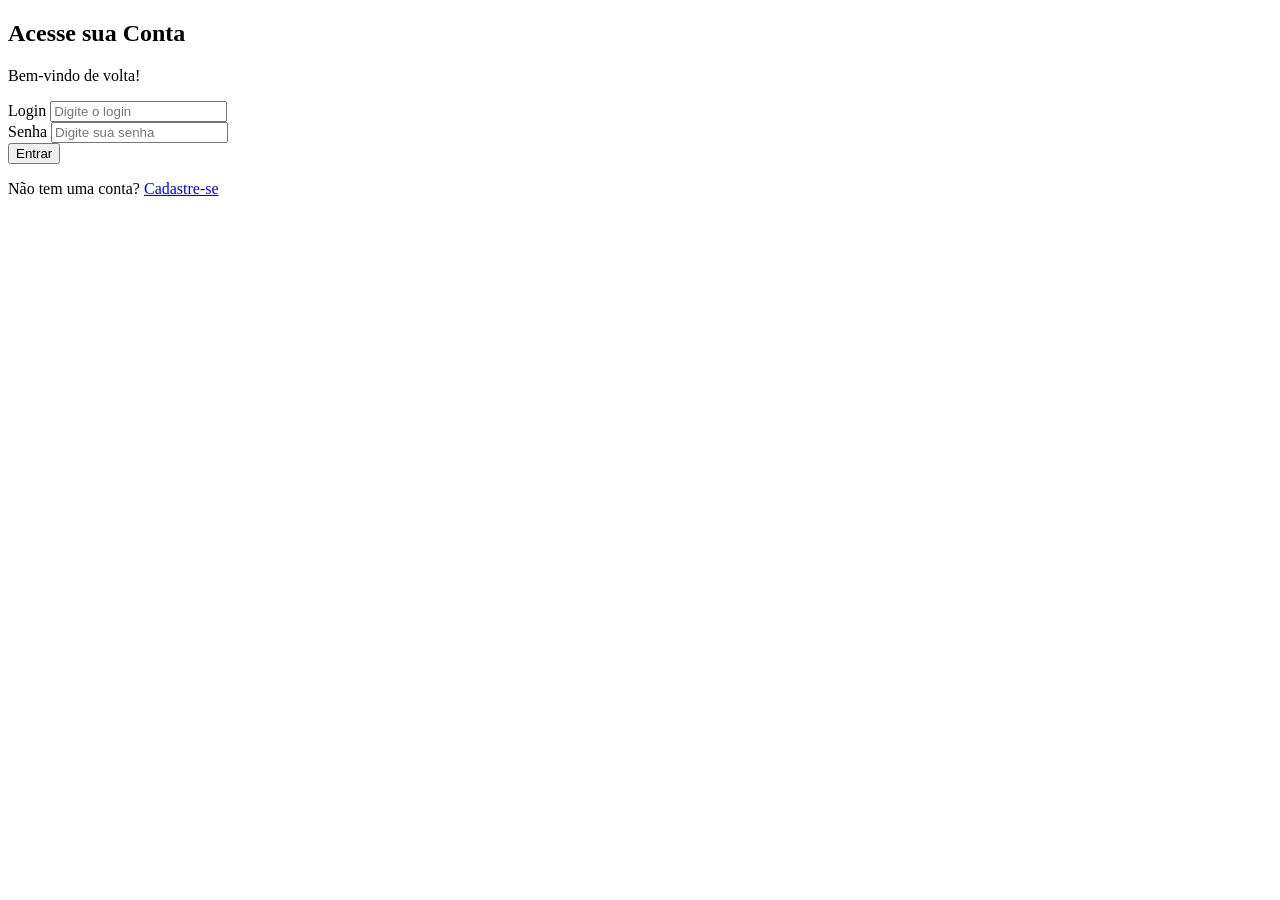
==== Hardwareshop/Main/frontend/login.html @ 4cfe56aa "Add login and registration forms in login.html" ====
<!DOCTYPE html>
<html lang="pt-br">

<head>
    <meta charset="UTF-8">
    <meta name="viewport" content="width=device-width, initial-scale=1.0">
    <title>Acesso - Minha Loja</title>
    <link rel="stylesheet" href="css/style.css">
    <style>
        .hidden {
            display: none;
        }
    </style>
</head>

<body class="body-login">

<div class="login-container">

    <!-- FORMULÁRIO DE LOGIN -->
    <form class="login-form" id="form-login">
        <h2>Acesse sua Conta</h2>
        <p>Bem-vindo de volta!</p>

        <div class="input-group">
            <label for="login-usuario">Login</label>
            <input type="text" id="login-usuario" name="Login" placeholder="Digite o login" required>
        </div>

        <div class="input-group">
            <label for="login-senha">Senha</label>
            <input type="password" id="login-senha" name="senha" placeholder="Digite sua senha" required>
        </div>

        <button type="submit" class="btn-acessar">Entrar</button>

        <div class="login-footer">
            <p>Não tem uma conta? <a href="#" onclick="toggleForm()">Cadastre-se</a></p>
        </div>
    </form>

    <!-- FORMULÁRIO DE CADASTRO -->
    <form class="login-form hidden" id="form-cadastro">
        <h2>Crie sua Conta</h2>
        <p>Preencha os dados abaixo.</p>

        <div class="input-group">
            <label for="cad-nome">Login do usuario</label>
            <input type="text" id="cad-nome" name="nome" placeholder="Cadastre seu login" required>
        </div>

        <div class="input-group">
            <label for="cad-senha">Senha</label>
            <input type="password" id="cad-senha" name="senha" placeholder="Crie uma senha" required>
        </div>

        <button type="submit" class="btn-acessar">Cadastrar</button>

        <div class="login-footer">
            <p>Já tem uma conta? <a href="#" onclick="toggleForm()">Faça Login</a></p>
        </div>
    </form>
</div>

<!-- FORMULÁRIO DE CADASTRO -->
<form class="login-form hidden" id="form-cadastro">
    <h2>Crie sua Conta</h2>
    <p>Preencha os campos abaixo para se cadastrar.</p>

    <div class="input-group">
        <label for="nome-cad">Nome Completo</label>
        <input type="text" id="nome-cad" name="nome" placeholder="Seu nome" required>
    </div>

    <div class="input-group">
        <label for="email-cad">E-mail</label>
        <input type="email" id="email-cad" name="email" placeholder="exemplo@email.com" required>
    </div>

    <div class="input-group">
        <label for="senha-cad">Senha</label>
        <input type="password" id="senha-cad" name="senha" placeholder="Crie uma senha" required>
    </div>

    <button type="submit" class="btn-acessar">Cadastrar</button>

    <div class="login-footer">
        <hr style="margin: 15px 0; border: 0; border-top: 1px solid #eee;">
        <p>Já tem uma conta? <a href="#" onclick="toggleForm()">Faça Login</a></p>
        <a href="index.html" style="font-weight: bold; color: #7f8c8d;">← Voltar para a Loja</a>
    </div>
</form>

</div>

<script>
    function toggleForm() {
        const loginForm = document.getElementById('form-login');
        const cadastroForm = document.getElementById('form-cadastro');

        // Inverte a classe 'hidden' entre os dois
        loginForm.classList.toggle('hidden');
        cadastroForm.classList.toggle('hidden');
    }
</script>
<!-- ... seus formulários acima ... -->

<script src="js/seu-arquivo-de-integracao.js"></script>
</body>

</html>

</body>

</html>
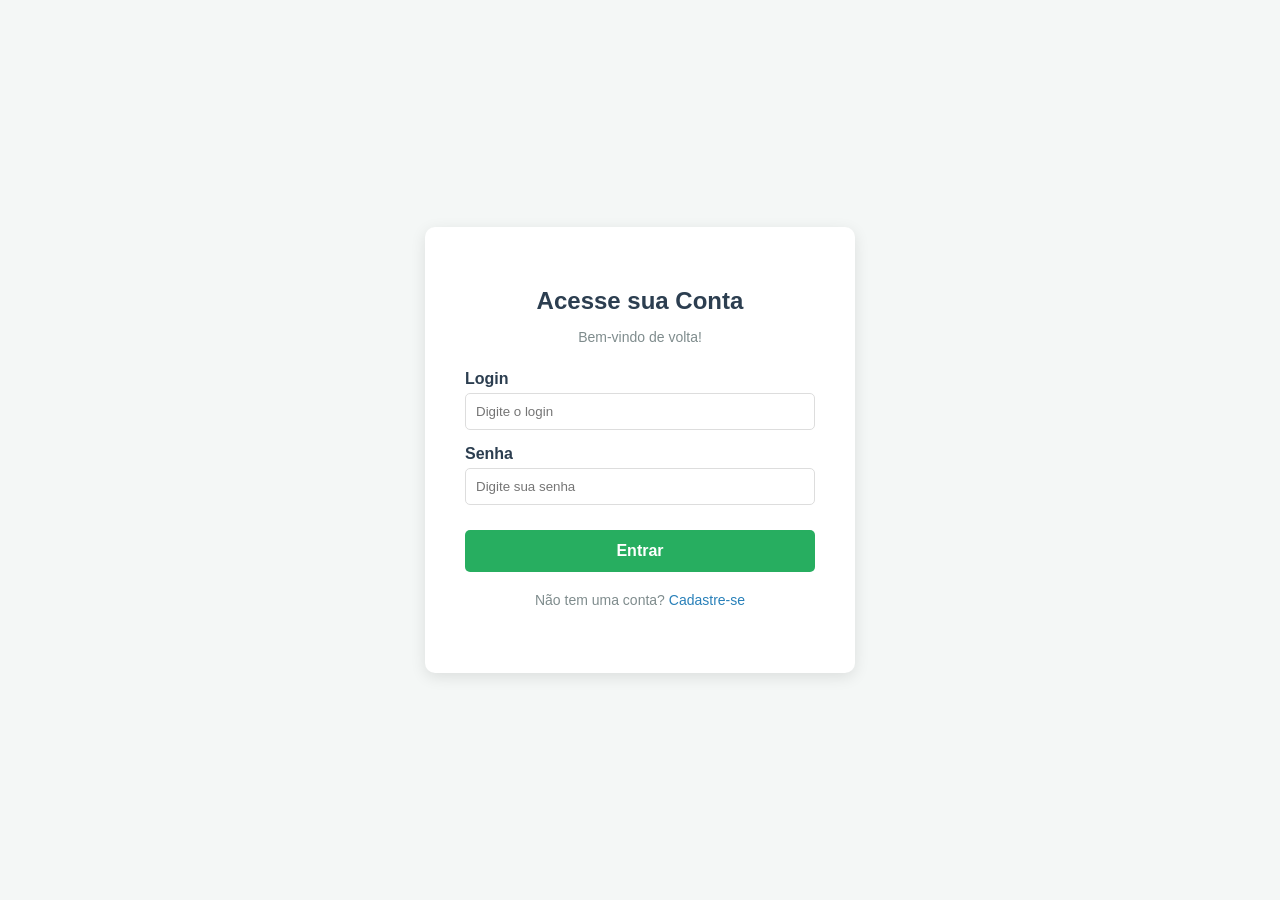
==== commit 0f3d17e1: "spring boot adicionado + correções no frontend" ====
--- a/Hardwareshop/Main/frontend/login.html
+++ b/Hardwareshop/Main/frontend/login.html
@@ -5,7 +5,7 @@
     <meta charset="UTF-8">
     <meta name="viewport" content="width=device-width, initial-scale=1.0">
     <title>Acesso - Minha Loja</title>
-    <link rel="stylesheet" href="css/style.css">
+    <link rel="stylesheet" href="style.css">
     <style>
         .hidden {
             display: none;
--- a/Hardwareshop/Main/frontend/style.css
+++ b/Hardwareshop/Main/frontend/style.css
@@ -0,0 +1,207 @@
+.navbar {
+    display: flex;
+    justify-content: space-between;
+    align-items: center;
+    padding: 15px 50px;
+    background-color: #2c3e50;
+    color: white;
+    font-family: sans-serif;
+}
+
+.logo {
+    font-size: 24px;
+    font-weight: bold;
+    letter-spacing: 1px;
+}
+
+.nav-links {
+    list-style: none;
+    display: flex;
+    gap: 25px;
+    margin: 0;
+    padding: 0;
+}
+
+.nav-links a {
+    color: white;
+    text-decoration: none;
+    font-size: 16px;
+    transition: color 0.3s;
+}
+
+.nav-links a:hover {
+    color: #3498db;
+}
+
+body {
+    margin: 0;
+    padding-top: 0;
+}
+
+.vitrine {
+    display: flex;
+    gap: 20px;
+    flex-wrap: wrap;
+    justify-content: center;
+    font-family: sans-serif;
+    padding: 20px;
+}
+
+.produto-card {
+    border: 1px solid #ddd;
+    border-radius: 8px;
+    padding: 15px;
+    width: 220px;
+    text-align: center;
+    box-shadow: 2px 2px 10px rgba(0, 0, 0, 0.1);
+    background-color: white;
+    display: flex;
+    flex-direction: column;
+    justify-content: space-between;
+}
+
+.produto-card img {
+    max-width: 100%;
+    height: 150px;
+    object-fit: contain;
+    border-radius: 4px;
+}
+
+.preco {
+    color: #27ae32;
+    font-weight: bold;
+    font-size: 1.2em;
+    margin: 10px 0;
+}
+
+.btn-comprar {
+    background-color: #2980b9;
+    color: white;
+    border: none;
+    padding: 10px 15px;
+    border-radius: 5px;
+    cursor: pointer;
+    width: 100%;
+    transition: background 0.3s;
+}
+
+.btn-comprar:hover {
+    background-color: #3498db;
+}
+
+/* página de Login */
+.body-login {
+    background-color: #f4f7f6;
+    display: flex;
+    justify-content: center;
+    align-items: center;
+    height: 100vh;
+    margin: 0;
+    font-family: sans-serif;
+}
+
+.login-container {
+    background-color: white;
+    padding: 40px;
+    border-radius: 10px;
+    box-shadow: 0 4px 15px rgba(0, 0, 0, 0.1);
+    width: 100%;
+    max-width: 350px;
+}
+
+.login-form h2 {
+    margin-bottom: 5px;
+    color: #2c3e50;
+    text-align: center;
+}
+
+.login-form p {
+    text-align: center;
+    color: #7f8c8d;
+    font-size: 14px;
+    margin-bottom: 25px;
+}
+
+.input-group {
+    margin-bottom: 15px;
+    text-align: left;
+}
+
+.input-group label {
+    display: block;
+    margin-bottom: 5px;
+    color: #2c3e50;
+    font-weight: bold;
+}
+
+.input-group input {
+    width: 100%;
+    padding: 10px;
+    border: 1px solid #ddd;
+    border-radius: 5px;
+    box-sizing: border-box;
+}
+
+.btn-acessar {
+    background-color: #27ae60;
+    color: white;
+    border: none;
+    padding: 12px;
+    width: 100%;
+    border-radius: 5px;
+    cursor: pointer;
+    font-size: 16px;
+    font-weight: bold;
+    margin-top: 10px;
+}
+
+.btn-acessar:hover {
+    background-color: #219150;
+}
+
+.login-footer {
+    margin-top: 20px;
+    text-align: center;
+    font-size: 13px;
+}
+
+.login-footer a {
+    color: #2980b9;
+    text-decoration: none;
+}
+
+.search-box {
+    display: flex;
+    flex: 1;
+    max-width: 400px;
+    margin: 0 20px;
+}
+
+.search-box input {
+    width: 100%;
+    padding: 8px 15px;
+    border: none;
+    border-radius: 5px 0 0 5px;
+    outline: none;
+    font-size: 14px;
+}
+
+.search-box button {
+    padding: 8px 12px;
+    background-color: #3498db;
+    border: none;
+    color: white;
+    cursor: pointer;
+    border-radius: 0 5px 5px 0;
+    transition: background 0.3s;
+}
+
+.search-box button:hover {
+    background-color: #2980b9;
+}
+
+@media (max-width: 600px) {
+    .search-box {
+        display: none;
+    }
+}
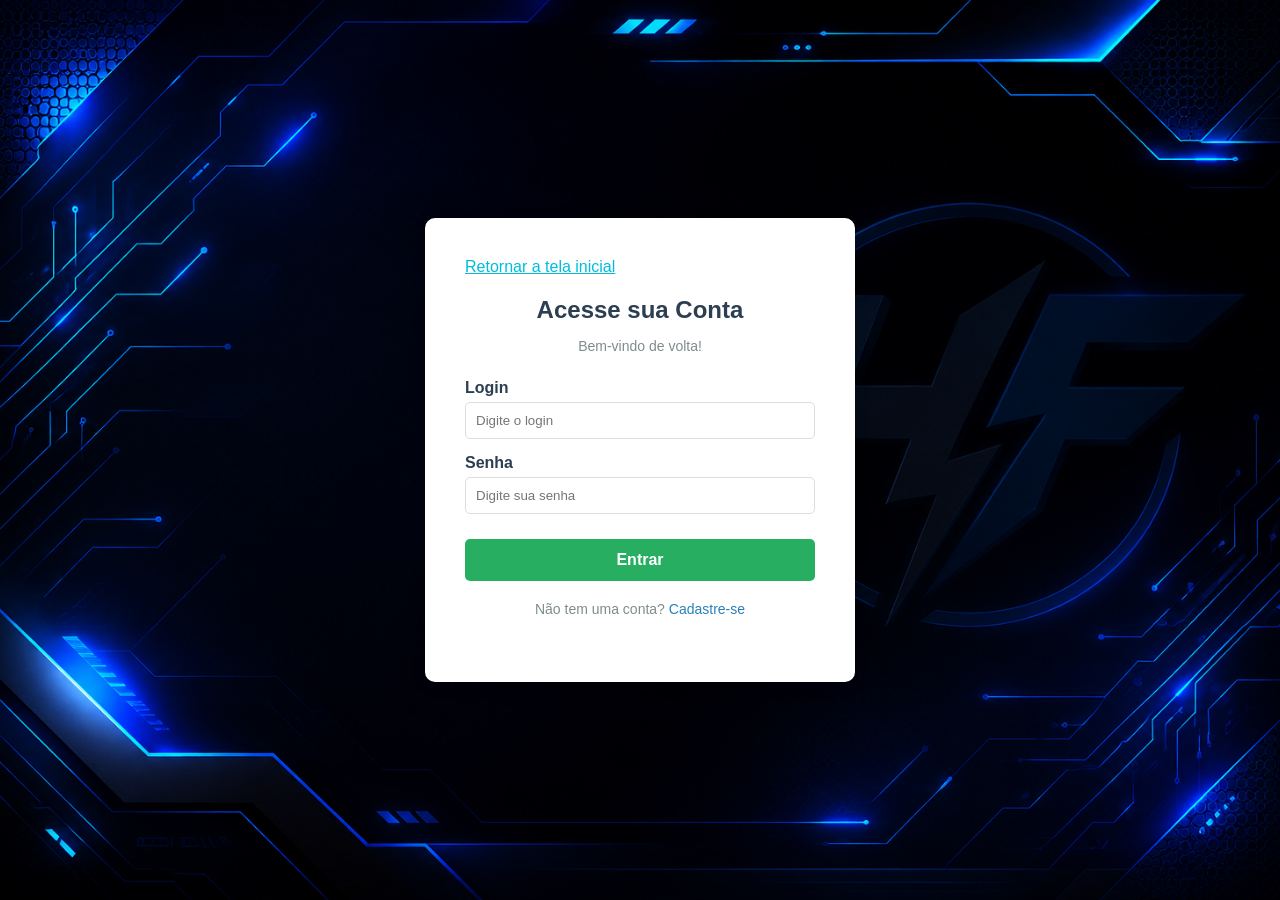
==== commit d5be3cb5: "ajustes no CSS" ====
--- a/Hardwareshop/Main/frontend/login.html
+++ b/Hardwareshop/Main/frontend/login.html
@@ -19,8 +19,10 @@
 
     <!-- FORMULÁRIO DE LOGIN -->
     <form class="login-form" id="form-login">
+        <a class="botao-retornar" href="index.html">Retornar a tela inicial</a>
         <h2>Acesse sua Conta</h2>
         <p>Bem-vindo de volta!</p>
+
 
         <div class="input-group">
             <label for="login-usuario">Login</label>
--- a/Hardwareshop/Main/frontend/style.css
+++ b/Hardwareshop/Main/frontend/style.css
@@ -1,14 +1,24 @@
+body {
+    background-image: url("imagens/fundo_HF.png");
+    background-size: cover;
+    background-position: center;
+    background-repeat: no-repeat;
+    background-attachment: fixed;
+}
+
 .navbar {
     display: flex;
     justify-content: space-between;
     align-items: center;
-    padding: 15px 50px;
-    background-color: #2c3e50;
+    padding: 20px 50px;
+    background-color: rgb(0 0 0 / 0.62);
     color: white;
     font-family: sans-serif;
 }
 
 .logo {
+    height: 40px;
+    color: white;
     font-size: 24px;
     font-weight: bold;
     letter-spacing: 1px;
@@ -17,9 +27,11 @@
 .nav-links {
     list-style: none;
     display: flex;
+    align-items: center;
     gap: 25px;
     margin: 0;
     padding: 0;
+    margin-right: 200px;
 }
 
 .nav-links a {
@@ -54,10 +66,13 @@
     width: 220px;
     text-align: center;
     box-shadow: 2px 2px 10px rgba(0, 0, 0, 0.1);
-    background-color: white;
-    display: flex;
+    background-color: rgb(255 255 255);
     flex-direction: column;
     justify-content: space-between;
+}
+
+.estoque {
+    color: red;
 }
 
 .produto-card img {
@@ -90,6 +105,12 @@
 }
 
 /* página de Login */
+.botao-retornar{
+    margin-bottom: 5px;
+    color: #00bcdc;
+    text-align: center;
+    }
+
 .body-login {
     background-color: #f4f7f6;
     display: flex;
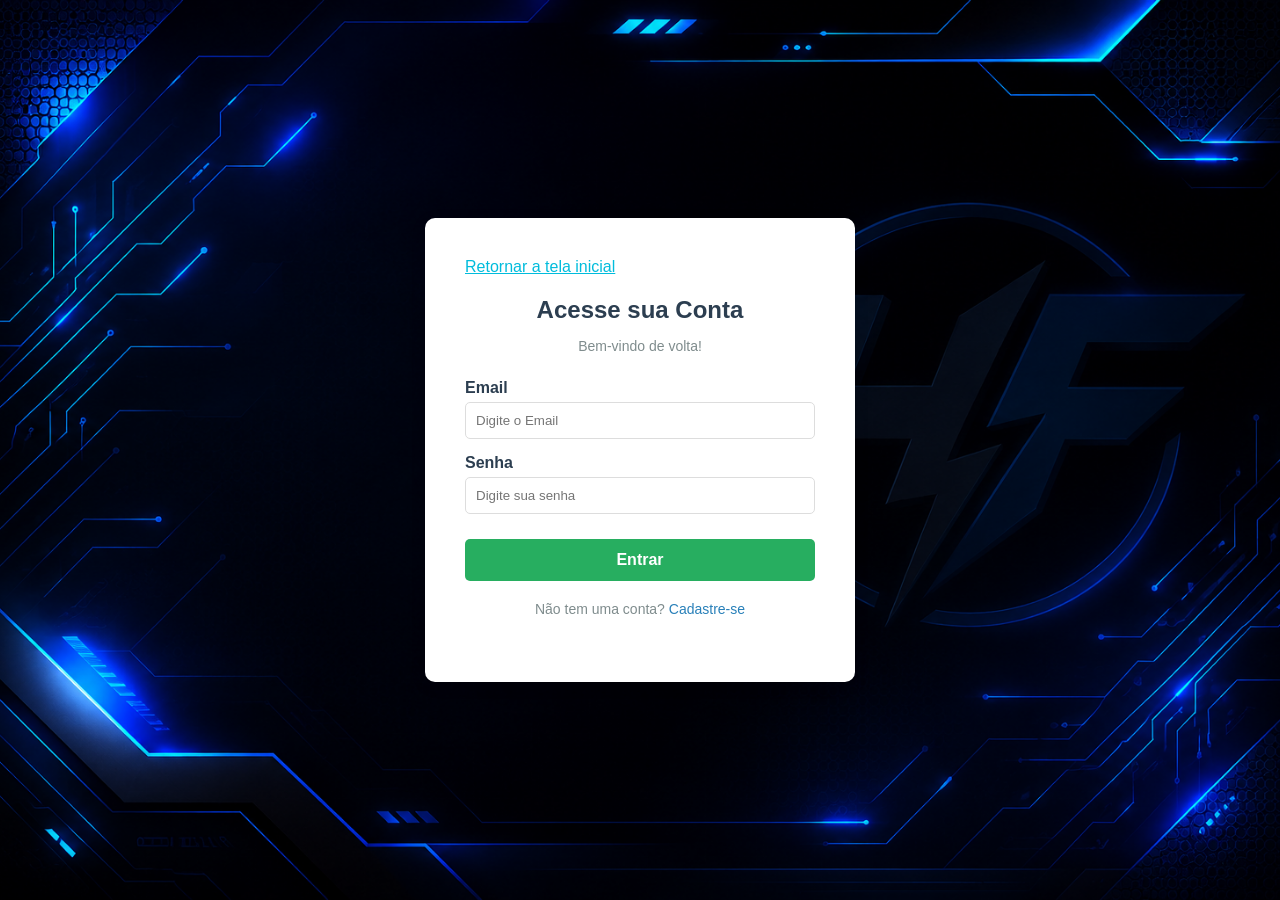
==== commit 560fea5f: "email no login e cadastro adicionado" ====
--- a/Hardwareshop/Main/frontend/login.html
+++ b/Hardwareshop/Main/frontend/login.html
@@ -25,8 +25,8 @@
 
 
         <div class="input-group">
-            <label for="login-usuario">Login</label>
-            <input type="text" id="login-usuario" name="Login" placeholder="Digite o login" required>
+            <label for="login-usuario">Email</label>
+            <input type="text" id="login-usuario" name="Login" placeholder="Digite o Email" required>
         </div>
 
         <div class="input-group">
@@ -47,8 +47,8 @@
         <p>Preencha os dados abaixo.</p>
 
         <div class="input-group">
-            <label for="cad-nome">Login do usuario</label>
-            <input type="text" id="cad-nome" name="nome" placeholder="Cadastre seu login" required>
+            <label for="cad-nome">Email do usuario</label>
+            <input type="text" id="cad-nome" name="nome" placeholder="Cadastre seu Email" required>
         </div>
 
         <div class="input-group">
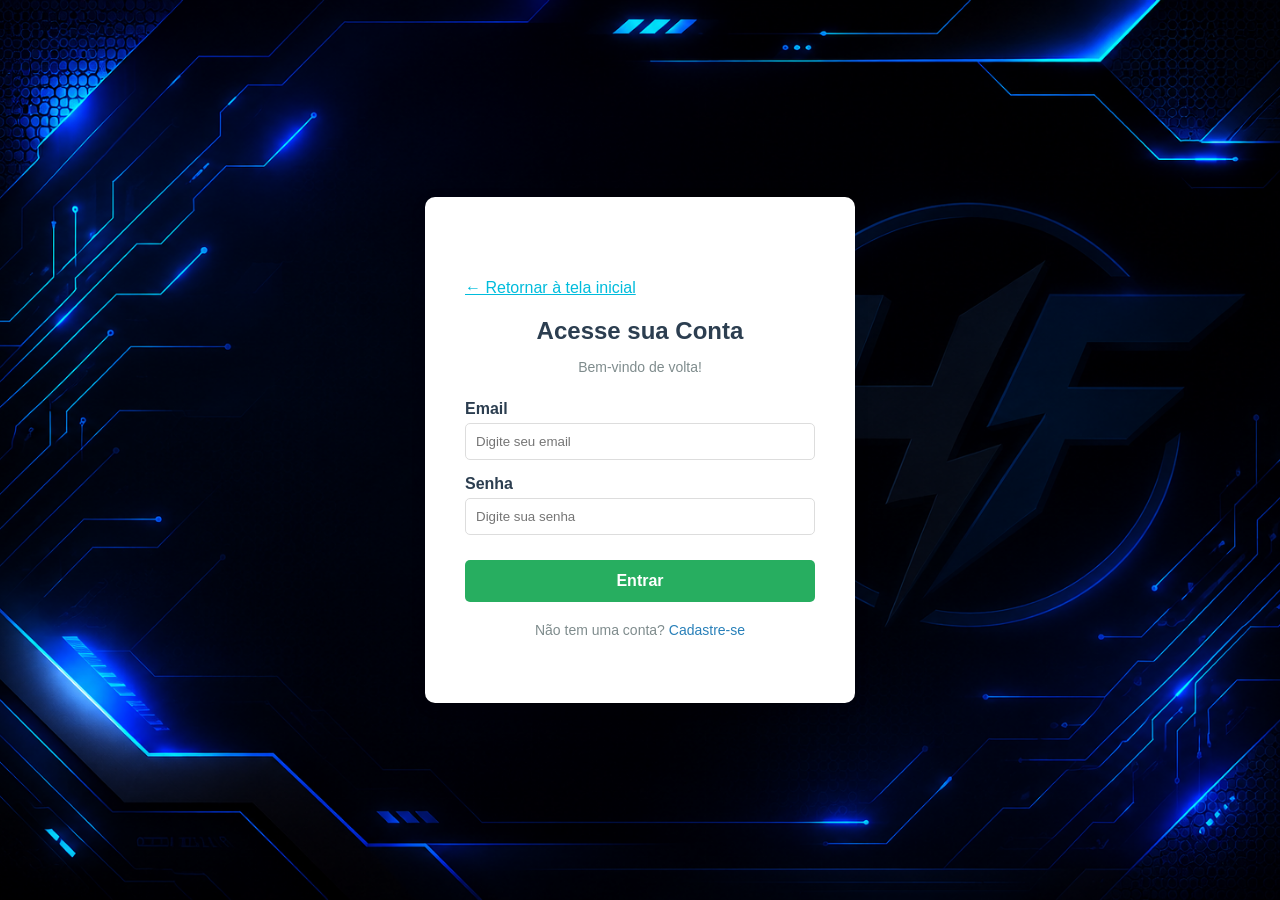
==== commit 185e674e: "TESTE" ====
--- a/Hardwareshop/Main/frontend/login.html
+++ b/Hardwareshop/Main/frontend/login.html
@@ -7,9 +7,7 @@
     <title>Acesso - Minha Loja</title>
     <link rel="stylesheet" href="style.css">
     <style>
-        .hidden {
-            display: none;
-        }
+        .hidden { display: none; }
     </style>
 </head>
 
@@ -17,24 +15,25 @@
 
 <div class="login-container">
 
+    <p id="mensagem-erro" class="mensagem-erro"></p>
+
     <!-- FORMULÁRIO DE LOGIN -->
-    <form class="login-form" id="form-login">
-        <a class="botao-retornar" href="index.html">Retornar a tela inicial</a>
+    <form class="login-form" id="form-login" onsubmit="fazerLogin(event)">
+        <a class="botao-retornar" href="index.html">← Retornar à tela inicial</a>
         <h2>Acesse sua Conta</h2>
         <p>Bem-vindo de volta!</p>
 
-
         <div class="input-group">
-            <label for="login-usuario">Email</label>
-            <input type="text" id="login-usuario" name="Login" placeholder="Digite o Email" required>
+            <label for="login-email">Email</label>
+            <input type="email" id="login-email" placeholder="Digite seu email" required>
         </div>
 
         <div class="input-group">
             <label for="login-senha">Senha</label>
-            <input type="password" id="login-senha" name="senha" placeholder="Digite sua senha" required>
+            <input type="password" id="login-senha" placeholder="Digite sua senha" required>
         </div>
 
-        <button type="submit" class="btn-acessar">Entrar</button>
+        <button type="submit" class="btn-acessar" id="btn-login">Entrar</button>
 
         <div class="login-footer">
             <p>Não tem uma conta? <a href="#" onclick="toggleForm()">Cadastre-se</a></p>
@@ -42,76 +41,128 @@
     </form>
 
     <!-- FORMULÁRIO DE CADASTRO -->
-    <form class="login-form hidden" id="form-cadastro">
+    <form class="login-form hidden" id="form-cadastro" onsubmit="fazerCadastro(event)">
         <h2>Crie sua Conta</h2>
         <p>Preencha os dados abaixo.</p>
 
         <div class="input-group">
-            <label for="cad-nome">Email do usuario</label>
-            <input type="text" id="cad-nome" name="nome" placeholder="Cadastre seu Email" required>
+            <label for="cad-nome">Nome Completo</label>
+            <input type="text" id="cad-nome" placeholder="Seu nome completo" required>
+        </div>
+
+        <div class="input-group">
+            <label for="cad-email">Email</label>
+            <input type="email" id="cad-email" placeholder="exemplo@email.com" required>
         </div>
 
         <div class="input-group">
             <label for="cad-senha">Senha</label>
-            <input type="password" id="cad-senha" name="senha" placeholder="Crie uma senha" required>
+            <input type="password" id="cad-senha" placeholder="Mínimo 6 caracteres" required minlength="6">
         </div>
 
-        <button type="submit" class="btn-acessar">Cadastrar</button>
+        <button type="submit" class="btn-acessar" id="btn-cadastro">Cadastrar</button>
 
         <div class="login-footer">
             <p>Já tem uma conta? <a href="#" onclick="toggleForm()">Faça Login</a></p>
+            <a href="index.html">← Voltar para a Loja</a>
         </div>
     </form>
-</div>
-
-<!-- FORMULÁRIO DE CADASTRO -->
-<form class="login-form hidden" id="form-cadastro">
-    <h2>Crie sua Conta</h2>
-    <p>Preencha os campos abaixo para se cadastrar.</p>
-
-    <div class="input-group">
-        <label for="nome-cad">Nome Completo</label>
-        <input type="text" id="nome-cad" name="nome" placeholder="Seu nome" required>
-    </div>
-
-    <div class="input-group">
-        <label for="email-cad">E-mail</label>
-        <input type="email" id="email-cad" name="email" placeholder="exemplo@email.com" required>
-    </div>
-
-    <div class="input-group">
-        <label for="senha-cad">Senha</label>
-        <input type="password" id="senha-cad" name="senha" placeholder="Crie uma senha" required>
-    </div>
-
-    <button type="submit" class="btn-acessar">Cadastrar</button>
-
-    <div class="login-footer">
-        <hr style="margin: 15px 0; border: 0; border-top: 1px solid #eee;">
-        <p>Já tem uma conta? <a href="#" onclick="toggleForm()">Faça Login</a></p>
-        <a href="index.html" style="font-weight: bold; color: #7f8c8d;">← Voltar para a Loja</a>
-    </div>
-</form>
 
 </div>
 
 <script>
+
+    const API = "http://localhost:8080";
+
     function toggleForm() {
-        const loginForm = document.getElementById('form-login');
-        const cadastroForm = document.getElementById('form-cadastro');
+        document.getElementById("form-login").classList.toggle("hidden");
+        document.getElementById("form-cadastro").classList.toggle("hidden");
+        limparErro();
+    }
 
-        // Inverte a classe 'hidden' entre os dois
-        loginForm.classList.toggle('hidden');
-        cadastroForm.classList.toggle('hidden');
+    function mostrarErro(mensagem) {
+        document.getElementById("mensagem-erro").textContent = mensagem;
     }
+
+    function limparErro() {
+        document.getElementById("mensagem-erro").textContent = "";
+    }
+
+    async function fazerLogin(event) {
+        event.preventDefault();
+        limparErro();
+
+        const email = document.getElementById("login-email").value;
+        const senha = document.getElementById("login-senha").value;
+        const botao = document.getElementById("btn-login");
+
+        botao.disabled = true;
+        botao.textContent = "Entrando...";
+
+        try {
+            const resposta = await fetch(`${API}/usuarios/login`, {
+                method: "POST",
+                headers: { "Content-Type": "application/json" },
+                body: JSON.stringify({ email: email, senha: senha })
+            });
+
+            const dados = await resposta.json();
+
+            if (!resposta.ok) {
+                mostrarErro(dados.erro || "Não foi possível entrar.");
+                return;
+            }
+
+            // guarda token + dados do usuário para o restante do site (em memória do navegador)
+            localStorage.setItem("hardforce_sessao", JSON.stringify(dados));
+            window.location.href = "index.html";
+        } catch (erro) {
+            mostrarErro("Não foi possível conectar ao servidor. Verifique se o backend está rodando em localhost:8080.");
+        } finally {
+            botao.disabled = false;
+            botao.textContent = "Entrar";
+        }
+    }
+
+    async function fazerCadastro(event) {
+        event.preventDefault();
+        limparErro();
+
+        const nome  = document.getElementById("cad-nome").value;
+        const email = document.getElementById("cad-email").value;
+        const senha = document.getElementById("cad-senha").value;
+        const botao = document.getElementById("btn-cadastro");
+
+        botao.disabled = true;
+        botao.textContent = "Cadastrando...";
+
+        try {
+            const resposta = await fetch(`${API}/usuarios/cadastro`, {
+                method: "POST",
+                headers: { "Content-Type": "application/json" },
+                body: JSON.stringify({ nome: nome, email: email, senha: senha })
+            });
+
+            const dados = await resposta.json();
+
+            if (!resposta.ok) {
+                mostrarErro(dados.erro || "Não foi possível cadastrar.");
+                return;
+            }
+
+            toggleForm();
+            document.getElementById("login-email").value = email;
+            document.getElementById("form-cadastro").reset();
+            mostrarErro("Cadastro realizado! Agora faça login com seu e-mail e senha.");
+        } catch (erro) {
+            mostrarErro("Não foi possível conectar ao servidor. Verifique se o backend está rodando em localhost:8080.");
+        } finally {
+            botao.disabled = false;
+            botao.textContent = "Cadastrar";
+        }
+    }
+
 </script>
-<!-- ... seus formulários acima ... -->
-
-<script src="js/seu-arquivo-de-integracao.js"></script>
-</body>
-
-</html>
 
 </body>
-
 </html>
--- a/Hardwareshop/Main/frontend/style.css
+++ b/Hardwareshop/Main/frontend/style.css
@@ -104,6 +104,11 @@
     background-color: #3498db;
 }
 
+.btn-comprar:disabled {
+    background-color: #95a5a6;
+    cursor: not-allowed;
+}
+
 /* página de Login */
 .botao-retornar{
     margin-bottom: 5px;
@@ -180,6 +185,11 @@
     background-color: #219150;
 }
 
+.btn-acessar:disabled {
+    background-color: #95a5a6;
+    cursor: not-allowed;
+}
+
 .login-footer {
     margin-top: 20px;
     text-align: center;
@@ -226,3 +236,333 @@
         display: none;
     }
 }
+
+.carrinho-icone {
+    position: relative;
+}
+
+/* ===================== MODAIS (carrinho / pagamento / confirmação) ===================== */
+
+.modal-overlay {
+    position: fixed;
+    top: 0;
+    left: 0;
+    width: 100%;
+    height: 100%;
+    background: rgba(0, 0, 0, 0.55);
+    display: flex;
+    align-items: center;
+    justify-content: center;
+    z-index: 1000;
+    font-family: sans-serif;
+}
+
+.modal-overlay.hidden {
+    display: none;
+}
+
+.modal-caixa {
+    background: white;
+    border-radius: 10px;
+    padding: 25px;
+    width: 100%;
+    max-width: 420px;
+    max-height: 85vh;
+    overflow-y: auto;
+    box-shadow: 0 4px 20px rgba(0, 0, 0, 0.2);
+}
+
+.modal-cabecalho {
+    display: flex;
+    justify-content: space-between;
+    align-items: center;
+    margin-bottom: 15px;
+}
+
+.modal-cabecalho h2 {
+    margin: 0;
+    color: #2c3e50;
+}
+
+.btn-fechar {
+    background: none;
+    border: none;
+    font-size: 18px;
+    cursor: pointer;
+    color: #7f8c8d;
+}
+
+.btn-link {
+    background: none;
+    border: none;
+    color: #2980b9;
+    cursor: pointer;
+    text-decoration: underline;
+    font-size: 13px;
+    padding: 0;
+    margin-left: 6px;
+}
+
+/* ===================== CARRINHO ===================== */
+
+.carrinho-corpo {
+    max-height: 280px;
+    overflow-y: auto;
+    margin-bottom: 10px;
+}
+
+.carrinho-item {
+    display: flex;
+    align-items: center;
+    justify-content: space-between;
+    gap: 8px;
+    padding: 8px 0;
+    border-bottom: 1px solid #eee;
+    font-size: 14px;
+}
+
+.carrinho-item-nome {
+    flex: 1;
+}
+
+.carrinho-item-qtd {
+    display: flex;
+    align-items: center;
+    gap: 6px;
+}
+
+.carrinho-item-qtd button {
+    width: 24px;
+    height: 24px;
+    border: 1px solid #ddd;
+    background: #f4f7f6;
+    border-radius: 4px;
+    cursor: pointer;
+}
+
+.carrinho-item-preco {
+    min-width: 80px;
+    text-align: right;
+    color: #27ae32;
+    font-weight: bold;
+}
+
+.btn-remover {
+    background: none;
+    border: none;
+    color: #e74c3c;
+    cursor: pointer;
+    font-size: 14px;
+}
+
+.cupom-area {
+    display: flex;
+    gap: 8px;
+    margin: 10px 0;
+}
+
+.cupom-area input {
+    flex: 1;
+    padding: 8px;
+    border: 1px solid #ddd;
+    border-radius: 5px;
+}
+
+.cupom-area button {
+    background-color: #2980b9;
+    color: white;
+    border: none;
+    padding: 8px 14px;
+    border-radius: 5px;
+    cursor: pointer;
+}
+
+.carrinho-resumo p {
+    margin: 4px 0;
+    font-size: 14px;
+    color: #2c3e50;
+}
+
+.carrinho-resumo .carrinho-total {
+    font-size: 17px;
+    font-weight: bold;
+    color: #27ae32;
+}
+
+.cupom-info {
+    font-size: 13px;
+    color: #7f8c8d;
+}
+
+/* ===================== PAGAMENTO ===================== */
+
+.forma-pagamento-opcoes {
+    display: flex;
+    gap: 20px;
+    margin-bottom: 15px;
+    font-size: 14px;
+}
+
+#campos-cartao.hidden {
+    display: none;
+}
+
+/* ===================== PEDIDOS / STATUS ===================== */
+
+.pedidos-container {
+    max-width: 800px;
+    margin: 0 auto;
+    padding: 30px 20px;
+    font-family: sans-serif;
+    background: rgba(255, 255, 255, 0.92);
+    border-radius: 10px;
+    margin-top: 20px;
+    margin-bottom: 40px;
+}
+
+.pedidos-container h1 {
+    color: #2c3e50;
+}
+
+.pedidos-aviso {
+    color: #7f8c8d;
+    font-size: 14px;
+    margin-bottom: 20px;
+}
+
+.pedido-card {
+    border: 1px solid #ddd;
+    border-radius: 8px;
+    padding: 16px;
+    margin-bottom: 16px;
+    background: white;
+    box-shadow: 1px 1px 6px rgba(0, 0, 0, 0.08);
+}
+
+.pedido-cabecalho {
+    display: flex;
+    justify-content: space-between;
+    align-items: center;
+    margin-bottom: 8px;
+}
+
+.pedido-cabecalho h3 {
+    margin: 0;
+    color: #2c3e50;
+}
+
+.pedido-card ul {
+    margin: 8px 0;
+    padding-left: 18px;
+    font-size: 14px;
+    color: #34495e;
+}
+
+.pedido-total {
+    font-weight: bold;
+    color: #27ae32;
+}
+
+.pedido-acoes {
+    display: flex;
+    gap: 10px;
+    margin-top: 10px;
+}
+
+.pedido-acoes button {
+    background-color: #2980b9;
+    color: white;
+    border: none;
+    padding: 8px 12px;
+    border-radius: 5px;
+    cursor: pointer;
+    font-size: 13px;
+}
+
+.pedido-acoes button:hover {
+    background-color: #3498db;
+}
+
+.btn-cancelar {
+    background-color: #e74c3c !important;
+}
+
+.btn-cancelar:hover {
+    background-color: #c0392b !important;
+}
+
+.status-badge {
+    display: inline-block;
+    padding: 4px 10px;
+    border-radius: 12px;
+    font-size: 12px;
+    font-weight: bold;
+    color: white;
+}
+
+.status-AGUARDANDO_PAGAMENTO { background-color: #f39c12; }
+.status-PAGO                 { background-color: #2980b9; }
+.status-EM_PREPARACAO        { background-color: #8e44ad; }
+.status-ENVIADO              { background-color: #16a085; }
+.status-ENTREGUE             { background-color: #27ae60; }
+.status-CANCELADO            { background-color: #e74c3c; }
+
+/* ===================== BUSCA + FILTRO DE CATEGORIA ===================== */
+
+.filtros-categoria {
+    display: flex;
+    flex-wrap: wrap;
+    gap: 8px;
+    justify-content: center;
+    padding: 14px 20px;
+    background: rgba(255, 255, 255, 0.85);
+    font-family: sans-serif;
+}
+
+.filtro-botao {
+    border: 1px solid #2980b9;
+    background: white;
+    color: #2980b9;
+    padding: 6px 14px;
+    border-radius: 20px;
+    font-size: 13px;
+    cursor: pointer;
+    transition: background 0.2s, color 0.2s;
+}
+
+.filtro-botao:hover {
+    background: #eaf4fb;
+}
+
+.filtro-botao.ativo {
+    background: #2980b9;
+    color: white;
+}
+
+.categoria-badge {
+    display: inline-block;
+    align-self: flex-start;
+    background-color: #34495e;
+    color: white;
+    font-size: 11px;
+    padding: 3px 8px;
+    border-radius: 10px;
+    margin-bottom: 6px;
+}
+
+/* ===================== LOGIN: mensagens de erro/aviso ===================== */
+
+.mensagem-erro {
+    color: #e74c3c;
+    text-align: center;
+    font-size: 14px;
+    min-height: 18px;
+    margin-bottom: 10px;
+}
+
+/* ===================== NAV: usuário logado ===================== */
+
+.saudacao {
+    color: white;
+    margin-right: 6px;
+}
